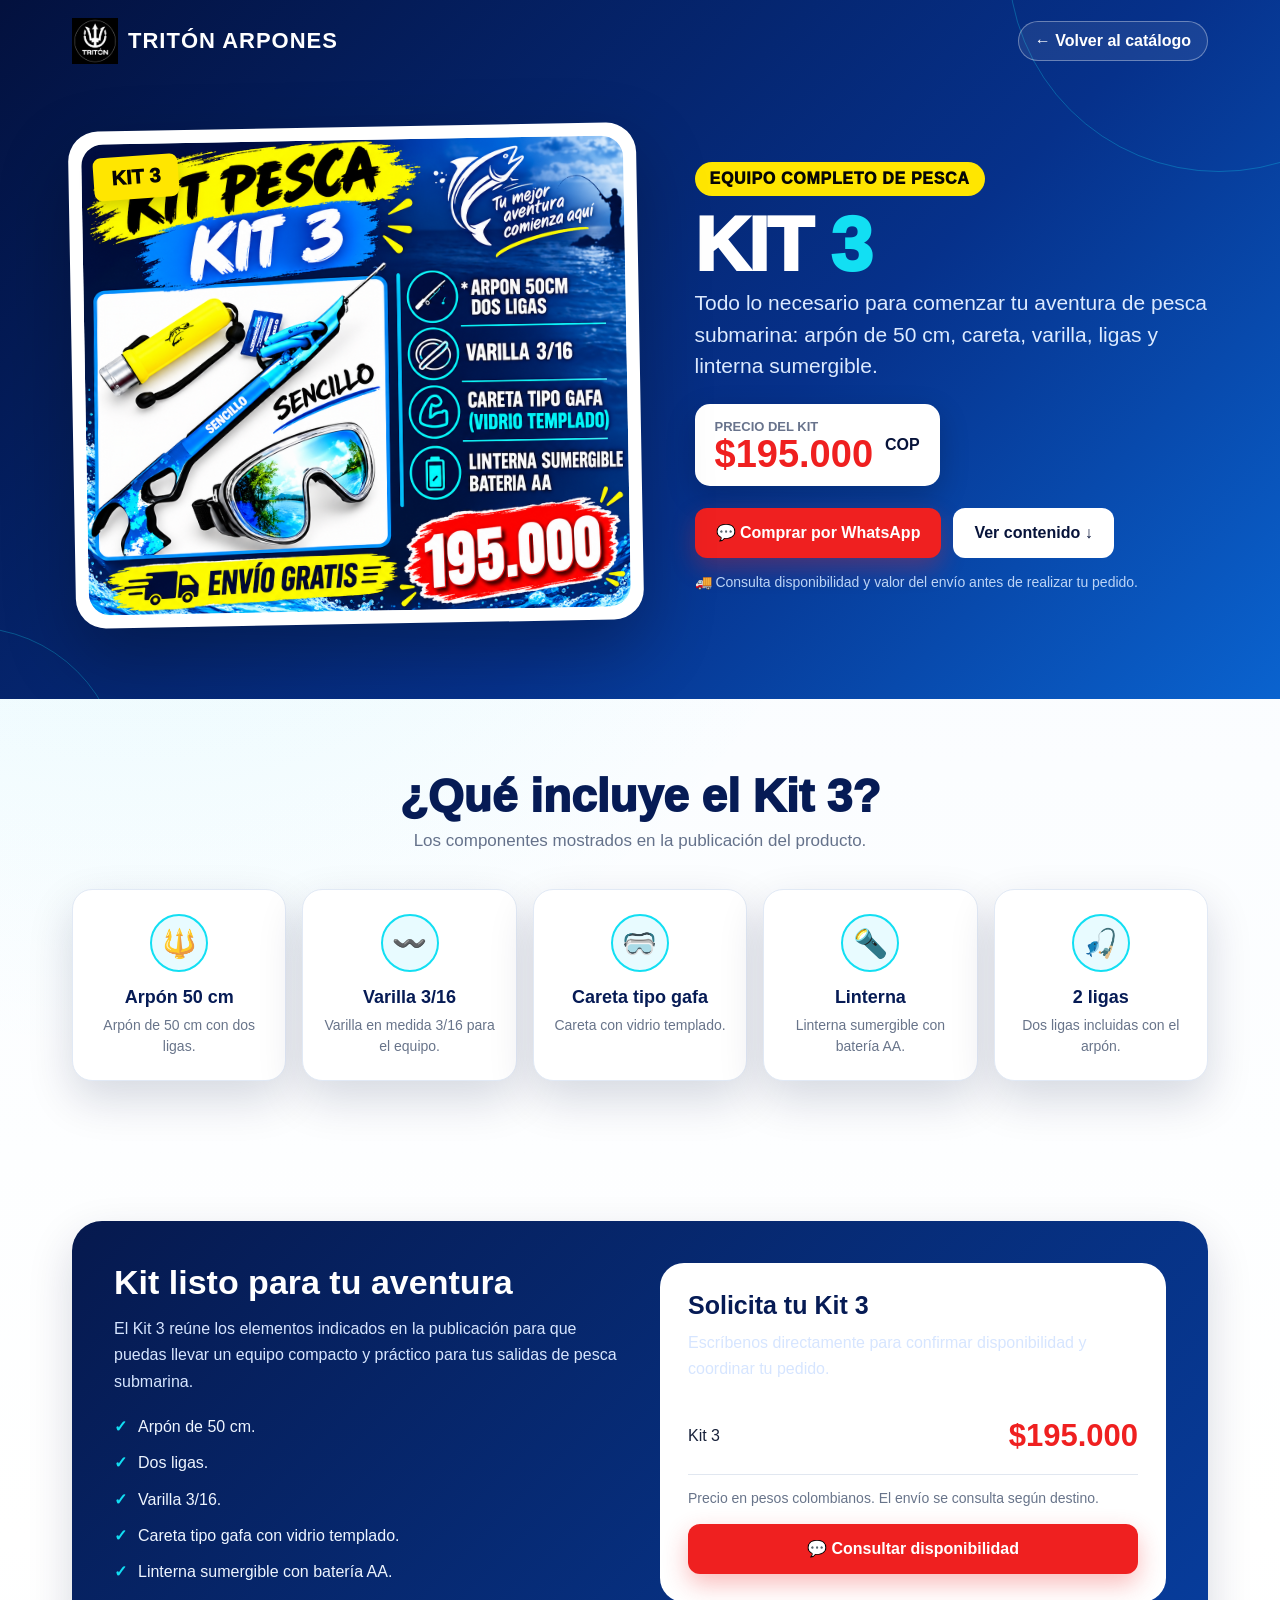
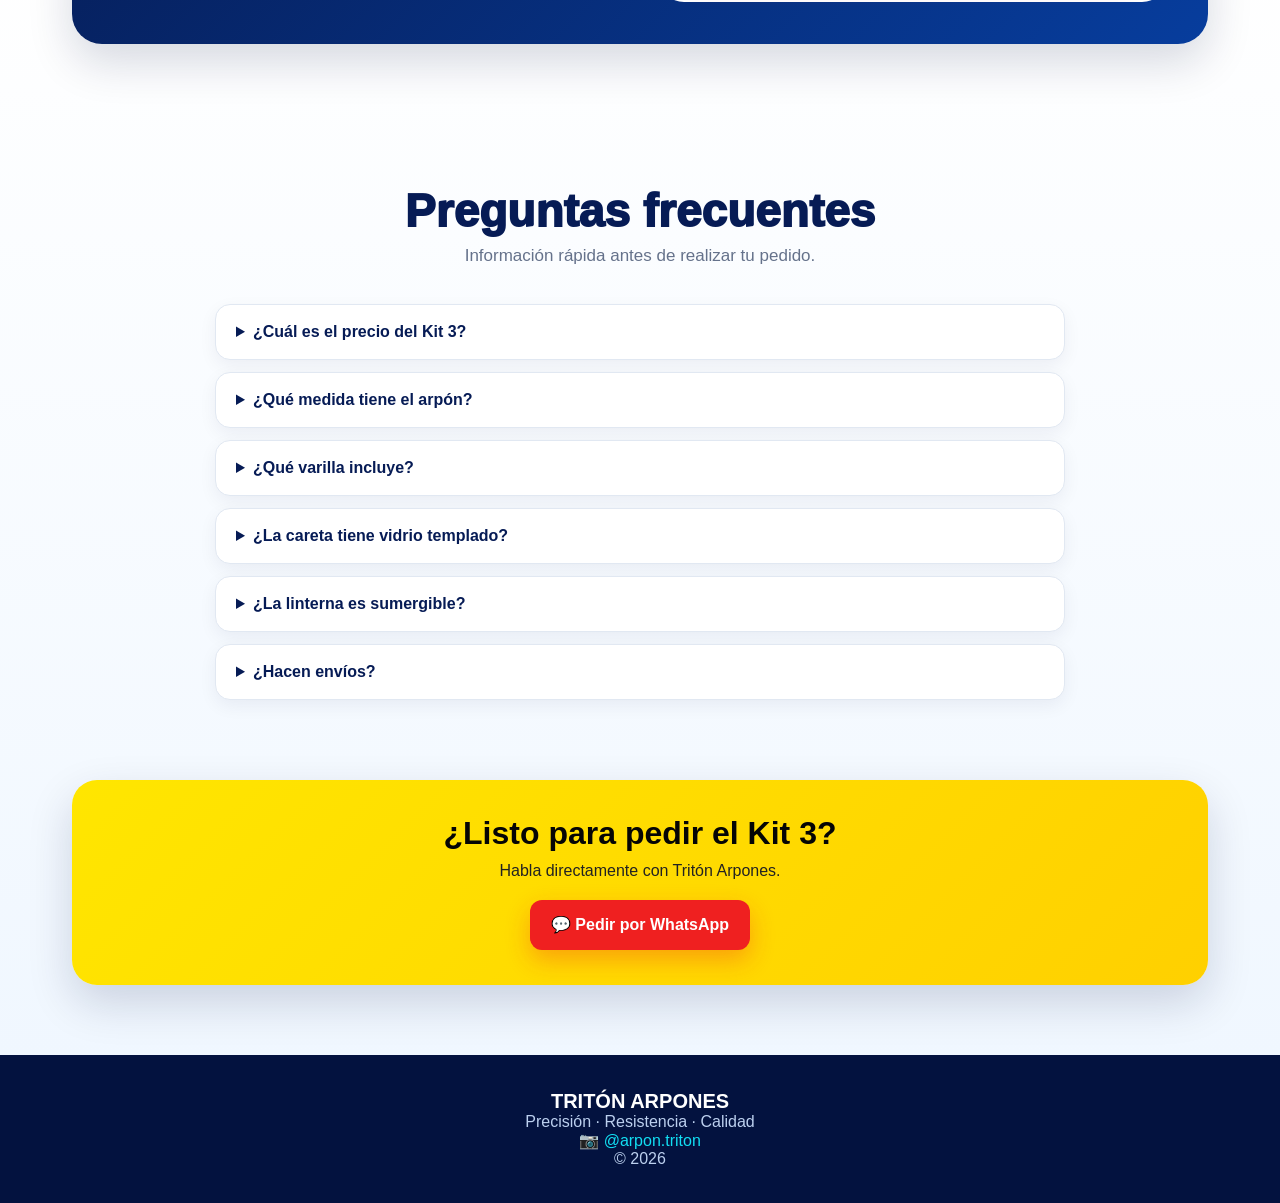
==== kit-3.html @ a60a5106 "Add files via upload" ====
<!doctype html>
<html lang="es">
<head>
  <meta charset="utf-8">
  <meta name="viewport" content="width=device-width,initial-scale=1">
  <meta name="description" content="Kit Pesca Tritón Kit 3 - Arpón 50 cm, careta tipo gafa, varilla 3/16, dos ligas y linterna sumergible.">
  <title>Kit Pesca - Kit 3 | Tritón Arpones</title>
  <link rel="stylesheet" href="style.css">

  <style>
    :root{
      --azul:#061b55;
      --azul2:#0b4ed8;
      --cyan:#12dff3;
      --amarillo:#ffe600;
      --rojo:#ef2020;
      --blanco:#fff;
      --gris:#f4f7fb;
      --texto:#17213a;
      --sombra:0 18px 45px rgba(3,20,65,.16);
    }

    *{box-sizing:border-box}
    html{scroll-behavior:smooth}
    body{
      margin:0;
      font-family:Arial,Helvetica,sans-serif;
      color:var(--texto);
      background:
        radial-gradient(circle at 10% 10%,rgba(18,223,243,.10),transparent 28%),
        linear-gradient(180deg,#f7fbff 0%,#fff 55%,#eef6ff 100%);
    }

    a{text-decoration:none}

    .kit3-top{
      background:linear-gradient(135deg,#03113e,#06318b 60%,#0a63cf);
      color:#fff;
      position:relative;
      overflow:hidden;
    }
    .kit3-top:before,
    .kit3-top:after{
      content:"";
      position:absolute;
      border-radius:50%;
      border:1px solid rgba(18,223,243,.28);
      pointer-events:none;
    }
    .kit3-top:before{width:420px;height:420px;right:-150px;top:-250px}
    .kit3-top:after{width:300px;height:300px;left:-180px;bottom:-230px}

    .kit3-nav{
      max-width:1180px;
      margin:auto;
      padding:18px 22px;
      display:flex;
      align-items:center;
      justify-content:space-between;
      gap:20px;
      position:relative;
      z-index:2;
    }
    .kit3-brand{
      display:flex;
      align-items:center;
      gap:10px;
      color:#fff;
      font-size:22px;
      font-weight:900;
      letter-spacing:1px;
    }
    .kit3-brand img{height:46px;width:auto;object-fit:contain}
    .kit3-back{
      color:#fff;
      border:1px solid rgba(255,255,255,.35);
      padding:10px 16px;
      border-radius:999px;
      font-weight:800;
      background:rgba(255,255,255,.08);
      transition:.2s;
    }
    .kit3-back:hover{background:rgba(255,255,255,.18);transform:translateY(-1px)}

    .kit3-hero{
      max-width:1180px;
      margin:auto;
      padding:45px 22px 75px;
      display:grid;
      grid-template-columns:minmax(0,1.05fr) minmax(340px,.95fr);
      align-items:center;
      gap:55px;
      position:relative;
      z-index:1;
    }

    .kit3-photo{
      background:#fff;
      border-radius:30px;
      padding:13px;
      box-shadow:0 28px 70px rgba(0,0,0,.28);
      transform:rotate(-1deg);
      position:relative;
    }
    .kit3-photo:before{
      content:"KIT 3";
      position:absolute;
      top:25px;
      left:25px;
      z-index:2;
      background:var(--amarillo);
      color:#050505;
      font-weight:1000;
      font-size:20px;
      padding:10px 18px;
      border-radius:8px;
      transform:rotate(-3deg);
      box-shadow:0 6px 15px rgba(0,0,0,.18);
    }
    .kit3-photo img{
      display:block;
      width:100%;
      height:auto;
      border-radius:22px;
    }

    .kit3-copy{color:#fff}
    .kit3-kicker{
      display:inline-block;
      background:var(--amarillo);
      color:#050505;
      font-weight:1000;
      padding:8px 15px;
      border-radius:999px;
      margin-bottom:14px;
      text-transform:uppercase;
      letter-spacing:.7px;
    }
    .kit3-copy h1{
      margin:0 0 8px;
      font-size:clamp(42px,6vw,76px);
      line-height:.92;
      font-weight:1000;
      letter-spacing:-2px;
      text-transform:uppercase;
    }
    .kit3-copy h1 span{color:var(--cyan)}
    .kit3-subtitle{
      margin:0 0 22px;
      font-size:21px;
      line-height:1.5;
      color:#dceaff;
      max-width:590px;
    }
    .kit3-price{
      display:inline-flex;
      align-items:center;
      gap:12px;
      background:#fff;
      color:#07133a;
      padding:13px 20px;
      border-radius:15px;
      box-shadow:0 10px 30px rgba(0,0,0,.2);
      margin-bottom:22px;
    }
    .kit3-price small{font-size:13px;font-weight:800;color:#68738c}
    .kit3-price strong{font-size:38px;color:var(--rojo);line-height:1}

    .kit3-actions{display:flex;flex-wrap:wrap;gap:12px}
    .kit3-btn{
      display:inline-flex;
      justify-content:center;
      align-items:center;
      gap:8px;
      min-height:50px;
      padding:13px 21px;
      border-radius:12px;
      font-weight:900;
      transition:.2s;
    }
    .kit3-btn:hover{transform:translateY(-2px)}
    .kit3-btn.primary{background:var(--rojo);color:#fff;box-shadow:0 10px 25px rgba(239,32,32,.3)}
    .kit3-btn.secondary{background:#fff;color:#07133a}
    .kit3-note{
      margin-top:16px;
      font-size:14px;
      color:#bcd4f6;
    }

    .kit3-section{
      max-width:1180px;
      margin:auto;
      padding:70px 22px;
    }
    .kit3-title{text-align:center;margin-bottom:38px}
    .kit3-title h2{
      margin:0 0 8px;
      font-size:clamp(30px,4vw,46px);
      color:var(--azul);
      font-weight:1000;
    }
    .kit3-title p{margin:0;color:#65728b;font-size:17px}

    .kit3-grid{
      display:grid;
      grid-template-columns:repeat(5,1fr);
      gap:16px;
    }
    .kit3-item{
      background:#fff;
      border:1px solid #e1e9f5;
      border-radius:20px;
      padding:24px 17px;
      text-align:center;
      box-shadow:var(--sombra);
      transition:.2s;
    }
    .kit3-item:hover{transform:translateY(-5px)}
    .kit3-icon{
      width:58px;height:58px;
      margin:0 auto 15px;
      display:grid;
      place-items:center;
      border-radius:50%;
      background:#e8fbff;
      border:2px solid var(--cyan);
      font-size:28px;
    }
    .kit3-item h3{margin:0 0 7px;color:var(--azul);font-size:18px}
    .kit3-item p{margin:0;color:#68748a;font-size:14px;line-height:1.45}

    .kit3-info{
      background:linear-gradient(135deg,#06194e,#073d9d);
      color:#fff;
      border-radius:30px;
      padding:42px;
      display:grid;
      grid-template-columns:1fr 1fr;
      gap:40px;
      box-shadow:var(--sombra);
    }
    .kit3-info h2{margin:0 0 14px;font-size:34px}
    .kit3-info p{color:#d6e5ff;line-height:1.65;margin:0 0 20px}
    .kit3-list{list-style:none;padding:0;margin:0;display:grid;gap:13px}
    .kit3-list li{
      display:flex;
      gap:11px;
      align-items:flex-start;
      color:#eef5ff;
      line-height:1.45;
    }
    .kit3-list b{color:var(--cyan)}

    .kit3-order{
      background:#fff;
      border-radius:24px;
      padding:28px;
      color:var(--texto);
    }
    .kit3-order h3{margin:0 0 10px;color:var(--azul);font-size:25px}
    .kit3-order .total{
      display:flex;
      justify-content:space-between;
      align-items:center;
      padding:15px 0 20px;
      margin-bottom:15px;
      border-bottom:1px solid #e1e7f0;
    }
    .kit3-order .total strong{font-size:31px;color:var(--rojo)}
    .kit3-order .delivery{font-size:14px;color:#68748a;margin-bottom:18px}

    .kit3-faq{max-width:850px;margin:auto;display:grid;gap:12px}
    .kit3-faq details{
      background:#fff;
      border:1px solid #e1e8f2;
      border-radius:15px;
      padding:18px 20px;
      box-shadow:0 6px 18px rgba(3,20,65,.06);
    }
    .kit3-faq summary{cursor:pointer;font-weight:900;color:var(--azul)}
    .kit3-faq p{color:#68748a;line-height:1.55;margin:13px 0 0}

    .kit3-footer{
      text-align:center;
      background:#03123f;
      color:#bcd0ef;
      padding:35px 20px;
    }
    .kit3-footer strong{color:#fff;font-size:20px}

    @media(max-width:900px){
      .kit3-hero{grid-template-columns:1fr;gap:35px;padding-top:30px}
      .kit3-copy{order:-1}
      .kit3-grid{grid-template-columns:repeat(2,1fr)}
      .kit3-info{grid-template-columns:1fr}
    }
    @media(max-width:560px){
      .kit3-nav{padding:14px 16px}
      .kit3-brand img{height:38px}
      .kit3-brand{font-size:18px}
      .kit3-back{padding:8px 12px;font-size:13px}
      .kit3-hero{padding:25px 15px 55px}
      .kit3-copy h1{font-size:48px}
      .kit3-subtitle{font-size:17px}
      .kit3-price strong{font-size:30px}
      .kit3-section{padding:50px 15px}
      .kit3-grid{grid-template-columns:1fr}
      .kit3-info{padding:25px 20px;border-radius:22px}
      .kit3-order{padding:22px}
    }
  </style>
</head>

<body>

<header class="kit3-top">
  <nav class="kit3-nav">
    <a class="kit3-brand" href="index.html">
      <img src="logo.jpg" alt="Tritón Arpones">
      <span>TRITÓN ARPONES</span>
    </a>
    <a class="kit3-back" href="index.html#kits">← Volver al catálogo</a>
  </nav>

  <div class="kit3-hero">
    <div class="kit3-photo">
      <img src="kit3.png" alt="Kit Pesca Tritón Kit 3">
    </div>

    <div class="kit3-copy">
      <div class="kit3-kicker">Equipo completo de pesca</div>
      <h1>Kit <span>3</span></h1>
      <p class="kit3-subtitle">
        Todo lo necesario para comenzar tu aventura de pesca submarina:
        arpón de 50 cm, careta, varilla, ligas y linterna sumergible.
      </p>

      <div class="kit3-price">
        <div>
          <small>PRECIO DEL KIT</small><br>
          <strong>$195.000</strong>
        </div>
        <b>COP</b>
      </div>

      <div class="kit3-actions">
        <a class="kit3-btn primary"
           href="https://wa.me/573209865724?text=Hola%20Trit%C3%B3n%20Arpones%2C%20quiero%20comprar%20el%20Kit%203%20de%20pesca%20por%20%24195.000%20COP.">
          💬 Comprar por WhatsApp
        </a>
        <a class="kit3-btn secondary" href="#contenido">Ver contenido ↓</a>
      </div>

      <div class="kit3-note">🚚 Consulta disponibilidad y valor del envío antes de realizar tu pedido.</div>
    </div>
  </div>
</header>

<main>

<section class="kit3-section" id="contenido">
  <div class="kit3-title">
    <h2>¿Qué incluye el Kit 3?</h2>
    <p>Los componentes mostrados en la publicación del producto.</p>
  </div>

  <div class="kit3-grid">
    <article class="kit3-item">
      <div class="kit3-icon">🔱</div>
      <h3>Arpón 50 cm</h3>
      <p>Arpón de 50 cm con dos ligas.</p>
    </article>

    <article class="kit3-item">
      <div class="kit3-icon">〰️</div>
      <h3>Varilla 3/16</h3>
      <p>Varilla en medida 3/16 para el equipo.</p>
    </article>

    <article class="kit3-item">
      <div class="kit3-icon">🥽</div>
      <h3>Careta tipo gafa</h3>
      <p>Careta con vidrio templado.</p>
    </article>

    <article class="kit3-item">
      <div class="kit3-icon">🔦</div>
      <h3>Linterna</h3>
      <p>Linterna sumergible con batería AA.</p>
    </article>

    <article class="kit3-item">
      <div class="kit3-icon">🎣</div>
      <h3>2 ligas</h3>
      <p>Dos ligas incluidas con el arpón.</p>
    </article>
  </div>
</section>

<section class="kit3-section">
  <div class="kit3-info">
    <div>
      <h2>Kit listo para tu aventura</h2>
      <p>
        El Kit 3 reúne los elementos indicados en la publicación para que
        puedas llevar un equipo compacto y práctico para tus salidas de
        pesca submarina.
      </p>

      <ul class="kit3-list">
        <li><b>✓</b><span>Arpón de 50 cm.</span></li>
        <li><b>✓</b><span>Dos ligas.</span></li>
        <li><b>✓</b><span>Varilla 3/16.</span></li>
        <li><b>✓</b><span>Careta tipo gafa con vidrio templado.</span></li>
        <li><b>✓</b><span>Linterna sumergible con batería AA.</span></li>
      </ul>
    </div>

    <div class="kit3-order">
      <h3>Solicita tu Kit 3</h3>
      <p>Escríbenos directamente para confirmar disponibilidad y coordinar tu pedido.</p>

      <div class="total">
        <span>Kit 3</span>
        <strong>$195.000</strong>
      </div>

      <div class="delivery">Precio en pesos colombianos. El envío se consulta según destino.</div>

      <a class="kit3-btn primary" style="width:100%"
         href="https://wa.me/573209865724?text=Hola%20Trit%C3%B3n%20Arpones%2C%20quiero%20consultar%20disponibilidad%20del%20Kit%203%20de%20pesca%20por%20%24195.000%20COP.">
        💬 Consultar disponibilidad
      </a>
    </div>
  </div>
</section>

<section class="kit3-section">
  <div class="kit3-title">
    <h2>Preguntas frecuentes</h2>
    <p>Información rápida antes de realizar tu pedido.</p>
  </div>

  <div class="kit3-faq">
    <details>
      <summary>¿Cuál es el precio del Kit 3?</summary>
      <p>El precio publicado para el Kit 3 es de $195.000 COP.</p>
    </details>

    <details>
      <summary>¿Qué medida tiene el arpón?</summary>
      <p>El Kit 3 incluye un arpón de 50 cm.</p>
    </details>

    <details>
      <summary>¿Qué varilla incluye?</summary>
      <p>Incluye una varilla de 3/16.</p>
    </details>

    <details>
      <summary>¿La careta tiene vidrio templado?</summary>
      <p>Sí. La publicación del Kit 3 indica una careta tipo gafa con vidrio templado.</p>
    </details>

    <details>
      <summary>¿La linterna es sumergible?</summary>
      <p>Sí. Incluye una linterna sumergible con batería AA.</p>
    </details>

    <details>
      <summary>¿Hacen envíos?</summary>
      <p>Consulta por WhatsApp la disponibilidad, el valor del envío y el tiempo de entrega según tu destino.</p>
    </details>
  </div>
</section>

<section class="kit3-section" style="padding-top:10px">
  <div style="text-align:center;background:linear-gradient(135deg,#ffe600,#ffd000);border-radius:25px;padding:35px 20px;box-shadow:var(--sombra)">
    <h2 style="margin:0 0 10px;color:#050505;font-size:32px">¿Listo para pedir el Kit 3?</h2>
    <p style="margin:0 0 20px;color:#222">Habla directamente con Tritón Arpones.</p>
    <a class="kit3-btn primary"
       href="https://wa.me/573209865724?text=Hola%20Trit%C3%B3n%20Arpones%2C%20quiero%20el%20Kit%203%20de%20pesca.">
      💬 Pedir por WhatsApp
    </a>
  </div>
</section>

</main>

<footer class="kit3-footer">
  <strong>TRITÓN ARPONES</strong>
  <p>Precisión · Resistencia · Calidad</p>
  <a href="https://www.instagram.com/arpon.triton/" target="_blank" rel="noopener noreferrer" style="color:#12dff3">
    📷 @arpon.triton
  </a>
  <p>© 2026</p>
</footer>

</body>
</html>
---- style.css ----
:root{
    --bg:#031019;
    --panel:#071b27;
    --cyan:#28d8ff;
    --cyan2:#079cc7;
    --green:#20d477;
    --white:#f5fbff;
    --muted:#a9c5cf;
    --border:rgba(110,225,255,.18);
}

/* ===== BASE ===== */

*{
    box-sizing:border-box;
    margin:0;
    padding:0;
}

html{
    scroll-behavior:smooth;
    width:100%;
    overflow-x:hidden;
}

body{
    width:100%;
    min-width:0;
    margin:0;
    padding:0;
    font-family:Arial,sans-serif;
    color:var(--white);
    background:
        radial-gradient(circle at 10% 0%,rgba(0,205,255,.20),transparent 28%),
        radial-gradient(circle at 90% 30%,rgba(0,93,175,.20),transparent 30%),
        linear-gradient(160deg,#01070b,#062431 52%,#01090f);
    min-height:100vh;
    overflow-x:hidden;
    display:block;
}

a{
    text-decoration:none;
    color:inherit;
}

/* ===== MENU ===== */

.top{
    position:sticky;
    top:0;
    z-index:50;
    width:100%;
    background:rgba(1,8,13,.84);
    backdrop-filter:blur(16px);
    border-bottom:1px solid var(--border);
}

.nav{
    width:100%;
    max-width:1180px;
    margin:0 auto;
    display:flex;
    align-items:center;
    justify-content:space-between;
    gap:20px;
    padding:12px 18px;
}

.brand{
    display:flex;
    align-items:center;
    gap:10px;
    font-weight:900;
    letter-spacing:2px;
    white-space:nowrap;
}

.brand img{
    width:42px;
    height:42px;
    border-radius:50%;
    border:1px solid white;
    object-fit:cover;
}

.navlinks{
    display:flex;
    gap:8px;
    flex-wrap:wrap;
    justify-content:flex-end;
}

.navlinks a{
    padding:9px 12px;
    border-radius:20px;
    color:#d7f7ff;
    font-size:13px;
}

.navlinks a:hover{
    background:rgba(40,216,255,.12);
}

/* ===== HERO ===== */

.hero{
    position:relative;
    width:100%;
    min-height:640px;
    display:grid;
    place-items:center;
    text-align:center;
    padding:55px 18px;
    overflow:hidden;
    background:#01090f;
}

.hero-video{
    position:absolute;
    inset:0;
    width:100%;
    height:100%;
    object-fit:cover;
    z-index:0;
}

.hero-overlay{
    position:absolute;
    inset:0;
    z-index:1;
    background:
        linear-gradient(
            rgba(0,8,14,.45),
            rgba(0,15,25,.88)
        );
}

.hero-content{
    position:relative;
    z-index:2;
    width:100%;
    max-width:900px;
    padding:42px 25px;
    border:1px solid rgba(255,255,255,.14);
    border-radius:30px;
    background:rgba(0,10,17,.58);
    backdrop-filter:blur(8px);
    box-shadow:0 30px 90px rgba(0,0,0,.55);
}

.logo-big{
    width:105px;
    height:105px;
    border-radius:50%;
    border:2px solid white;
    box-shadow:0 0 35px rgba(40,216,255,.3);
    object-fit:cover;
}

.hero h1{
    font-size:clamp(38px,7vw,72px);
    letter-spacing:5px;
    margin:18px 0 10px;
}

.hero h1 span{
    color:var(--cyan);
}

.hero p{
    max-width:700px;
    margin:auto;
    color:#d4f5fc;
    line-height:1.7;
    font-size:17px;
}

.actions{
    display:flex;
    justify-content:center;
    align-items:center;
    gap:12px;
    flex-wrap:wrap;
    margin-top:26px;
}

.btn{
    display:inline-flex;
    align-items:center;
    justify-content:center;
    gap:8px;
    padding:13px 20px;
    border-radius:28px;
    background:linear-gradient(135deg,#057da3,#17c9f0);
    font-weight:800;
    transition:.25s;
}

.btn:hover{
    transform:translateY(-3px);
    box-shadow:0 12px 30px rgba(40,216,255,.24);
}

.btn.green{
    background:var(--green);
    color:#032011;
}

/* ===== SECCIONES ===== */

.section{
    width:100%;
    max-width:1180px;
    margin:0 auto;
    padding:72px 18px;
    display:block;
}

.section-head{
    display:flex;
    align-items:end;
    justify-content:space-between;
    gap:20px;
    margin-bottom:28px;
}

.section-head h2{
    font-size:34px;
}

.section-head p{
    color:var(--muted);
    margin-top:7px;
}

/* ===== FILTROS ===== */

.filters{
    width:100%;
    display:flex;
    gap:8px;
    flex-wrap:wrap;
    margin-bottom:22px;
}

.filter{
    border:1px solid var(--border);
    background:rgba(255,255,255,.045);
    color:#d8f5fc;
    border-radius:22px;
    padding:9px 14px;
    cursor:pointer;
}

.filter.active,
.filter:hover{
    background:var(--cyan2);
    border-color:transparent;
}

/* ===== PRODUCTOS ===== */

.products{
    width:100%;
    display:grid;
    grid-template-columns:repeat(auto-fit,minmax(250px,1fr));
    gap:20px;
}

.card{
    width:100%;
    background:rgba(5,20,29,.82);
    border:1px solid rgba(255,255,255,.10);
    border-radius:24px;
    overflow:hidden;
    box-shadow:0 15px 40px rgba(0,0,0,.35);
    transition:.3s;
}

.card:hover{
    transform:translateY(-6px);
    border-color:rgba(40,216,255,.42);
}

.card-media{
    width:100%;
    height:270px;
    background:#02080d;
    overflow:hidden;
}

.card-media img{
    width:100%;
    height:100%;
    object-fit:cover;
    display:block;
    transition:.45s;
}

.card:hover .card-media img{
    transform:scale(1.045);
}

.card-body{
    padding:20px;
}

.card-body h3{
    font-size:23px;
    margin-bottom:7px;
}

.card-body p{
    color:var(--muted);
    line-height:1.55;
    font-size:14px;
    min-height:44px;
}

.card-bottom{
    display:flex;
    align-items:center;
    justify-content:space-between;
    gap:10px;
    margin-top:15px;
}

.price{
    font-weight:900;
    font-size:21px;
}

.small-btn{
    padding:9px 13px;
    border-radius:20px;
    background:rgba(40,216,255,.12);
    color:#70e5ff;
    font-weight:800;
    font-size:13px;
}

/* ===== CATEGORÍAS ===== */

.info-grid{
    width:100%;
    display:grid;
    grid-template-columns:repeat(4,1fr);
    gap:14px;
}

.info{
    padding:22px;
    border-radius:20px;
    background:rgba(255,255,255,.045);
    border:1px solid rgba(255,255,255,.09);
}

.info strong{
    display:block;
    margin-bottom:7px;
}

.info span{
    color:var(--muted);
    font-size:13px;
    line-height:1.5;
}

/* ===== MARCACIÓN ===== */

.banner{
    width:100%;
    display:grid;
    grid-template-columns:1fr 1fr;
    gap:28px;
    align-items:center;
    padding:28px;
    border-radius:26px;
    background:
        linear-gradient(
            135deg,
            rgba(0,115,150,.18),
            rgba(0,0,0,.35)
        );
    border:1px solid var(--border);
}

.banner img{
    width:100%;
    border-radius:18px;
    max-height:360px;
    object-fit:cover;
}

.banner h2{
    font-size:32px;
    margin-bottom:12px;
}

.banner p{
    color:var(--muted);
    line-height:1.7;
}

/* ===== ENVÍOS ===== */

#envios{
    width:100%;
}

/* ===== CONTACTO ===== */

.contact{
    width:100%;
    text-align:center;
    padding:80px 18px;
    background:rgba(0,0,0,.45);
}

.contact h2{
    font-size:38px;
}

.contact p{
    color:var(--muted);
    margin:10px 0 22px;
}

/* ===== FOOTER ===== */

footer{
    width:100%;
    text-align:center;
    padding:28px;
    color:#77939e;
    background:#010609;
}

.redes-footer{
    margin-top:25px;
}

.redes-footer p{
    color:#00c8ff;
    font-weight:bold;
    font-size:14px;
    letter-spacing:1px;
    margin-bottom:12px;
}

.redes-footer a{
    display:inline-block;
    color:#ffffff;
    text-decoration:none;
    border:1px solid #00c8ff;
    border-radius:10px;
    padding:10px 20px;
    background:rgba(0,200,255,.08);
    font-weight:bold;
    transition:.3s;
}

.redes-footer a:hover{
    background:#00c8ff;
    color:#001018;
    transform:translateY(-3px);
    box-shadow:0 5px 20px rgba(0,200,255,.35);
}

/* ===== PÁGINAS DE PRODUCTOS ===== */

.product-page{
    width:100%;
    max-width:1180px;
    margin:0 auto;
    padding:42px 18px 80px;
}

.back{
    display:inline-block;
    color:#76e6ff;
    margin-bottom:20px;
}

.product-layout{
    display:grid;
    grid-template-columns:1.1fr .9fr;
    gap:34px;
}

.product-photo{
    background:#02080d;
    border:1px solid rgba(255,255,255,.12);
    border-radius:26px;
    overflow:hidden;
}

.product-photo img{
    width:100%;
    max-height:720px;
    object-fit:cover;
    display:block;
    cursor:pointer;
}

.product-info h1{
    font-size:clamp(38px,5vw,60px);
    margin:7px 0;
}

.kicker{
    color:#67e2ff;
    font-weight:900;
    letter-spacing:2px;
}

.lead{
    color:var(--muted);
    line-height:1.7;
    margin:14px 0 22px;
}

.specs{
    display:grid;
    gap:9px;
}

.spec{
    padding:13px 15px;
    border-radius:14px;
    background:rgba(255,255,255,.05);
    border:1px solid rgba(255,255,255,.08);
}

/* ===== MODAL ===== */

.modal{
    display:none;
    position:fixed;
    inset:0;
    z-index:100;
    background:rgba(0,0,0,.9);
    align-items:center;
    justify-content:center;
    padding:20px;
}

.modal.show{
    display:flex;
}

.modal img{
    max-width:95vw;
    max-height:90vh;
    border-radius:14px;
}

.close{
    position:absolute;
    right:20px;
    top:10px;
    color:white;
    background:none;
    border:0;
    font-size:40px;
    cursor:pointer;
}

/* ===== TABLET ===== */

@media(max-width:850px){

    .nav{
        align-items:flex-start;
    }

    .navlinks{
        justify-content:flex-start;
    }

    .info-grid{
        grid-template-columns:1fr 1fr;
    }

    .product-layout,
    .banner{
        grid-template-columns:1fr;
    }
}

/* ===== CELULAR ===== */

@media(max-width:520px){

    .nav{
        flex-direction:column;
        align-items:center;
    }

    .navlinks{
        width:100%;
        justify-content:center;
    }

    .hero{
        min-height:570px;
    }

    .hero-content{
        padding:32px 18px;
    }

    .hero h1{
        letter-spacing:2px;
    }

    .section{
        padding:55px 14px;
    }

    .info-grid{
        grid-template-columns:1fr;
    }

    .card-media{
        height:245px;
    }

    .section-head{
        display:block;
    }

    .products{
        grid-template-columns:1fr;
    }

    .banner{
        padding:20px;
    }
}
/* =========================
   BIBLIOTECA / GALERÍA
========================= */

.biblioteca {
    padding-top: 70px;
}

.galeria-grid {
    display: grid;
    grid-template-columns: repeat(3, 1fr);
    gap: 20px;
}

.galeria-item {
    height: 300px;
    background: #02080d;
    border: 1px solid rgba(255,255,255,.10);
    border-radius: 22px;
    overflow: hidden;
    box-shadow: 0 15px 40px rgba(0,0,0,.35);
    transition: .3s;
}

.galeria-item:hover {
    transform: translateY(-6px);
    border-color: rgba(40,216,255,.45);
}

.galeria-item img {
    width: 100%;
    height: 100%;
    object-fit: cover;
    display: block;
    cursor: pointer;
    transition: .4s;
}

.galeria-item:hover img {
    transform: scale(1.04);
}

.galeria-item video {
    width: 100%;
    height: 100%;
    object-fit: cover;
    display: block;
    background: #000;
}

/* Adaptación para celular */

@media(max-width:850px) {
    .galeria-grid {
        grid-template-columns: repeat(2, 1fr);
    }
}

@media(max-width:520px) {
    .galeria-grid {
        grid-template-columns: 1fr;
    }

    .galeria-item {
        height: 260px;
    }
}
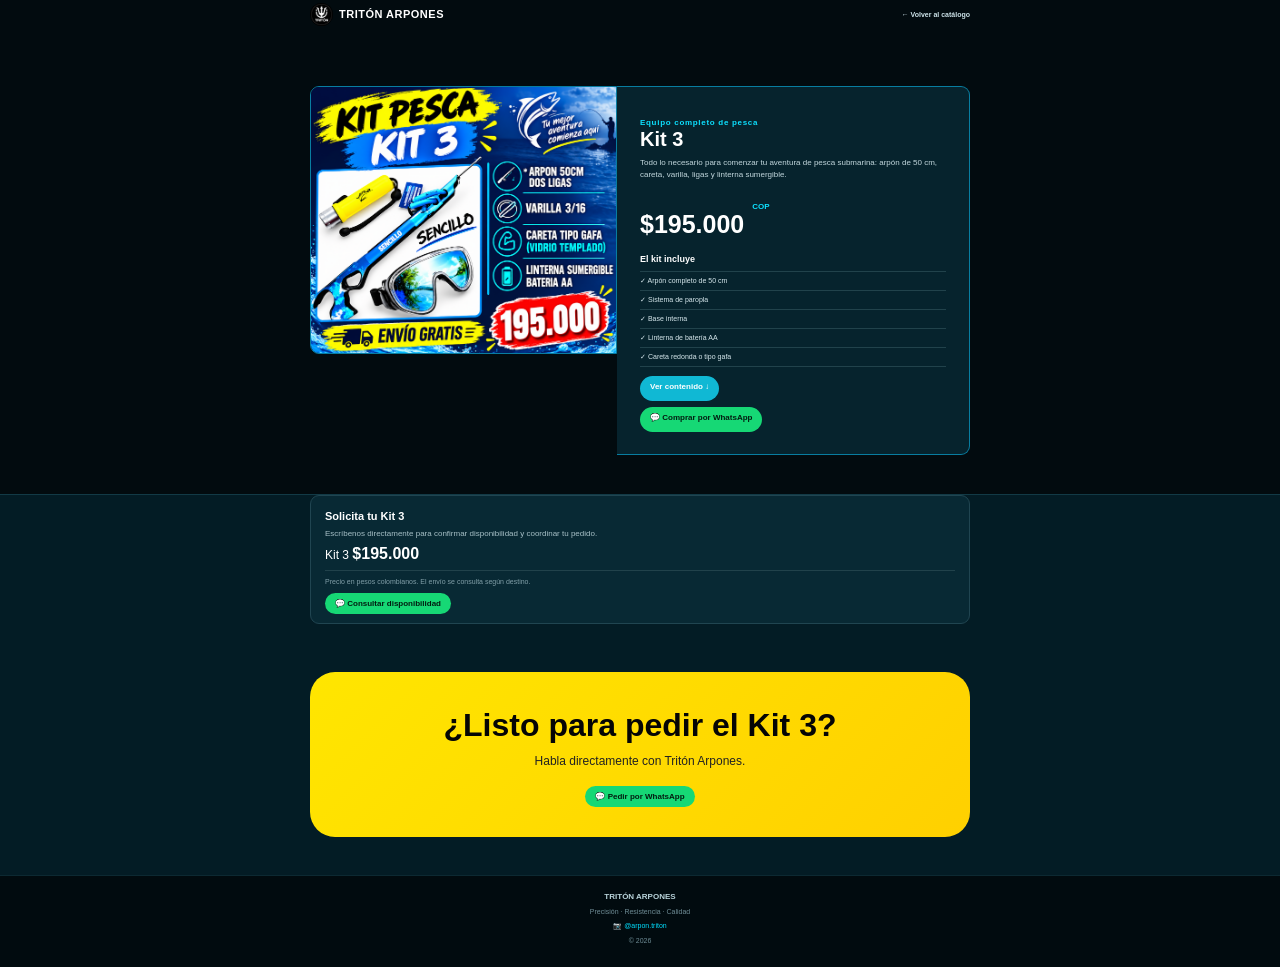
==== commit e68dde89: "Rename kit-3 (1).html to kit-3.html" ====
--- a/kit-3.html
+++ b/kit-3.html
@@ -8,305 +8,324 @@
   <link rel="stylesheet" href="style.css">
 
   <style>
-    :root{
-      --azul:#061b55;
-      --azul2:#0b4ed8;
-      --cyan:#12dff3;
-      --amarillo:#ffe600;
-      --rojo:#ef2020;
-      --blanco:#fff;
-      --gris:#f4f7fb;
-      --texto:#17213a;
-      --sombra:0 18px 45px rgba(3,20,65,.16);
-    }
-
     *{box-sizing:border-box}
     html{scroll-behavior:smooth}
     body{
       margin:0;
+      background:#031c25;
+      color:#eef8fb;
       font-family:Arial,Helvetica,sans-serif;
-      color:var(--texto);
-      background:
-        radial-gradient(circle at 10% 10%,rgba(18,223,243,.10),transparent 28%),
-        linear-gradient(180deg,#f7fbff 0%,#fff 55%,#eef6ff 100%);
-    }
-
+      font-size:12px;
+    }
     a{text-decoration:none}
 
+    /* NAVBAR — compacto como en la referencia */
     .kit3-top{
-      background:linear-gradient(135deg,#03113e,#06318b 60%,#0a63cf);
-      color:#fff;
-      position:relative;
-      overflow:hidden;
-    }
-    .kit3-top:before,
-    .kit3-top:after{
-      content:"";
-      position:absolute;
-      border-radius:50%;
-      border:1px solid rgba(18,223,243,.28);
-      pointer-events:none;
-    }
-    .kit3-top:before{width:420px;height:420px;right:-150px;top:-250px}
-    .kit3-top:after{width:300px;height:300px;left:-180px;bottom:-230px}
-
+      background:#020b0f;
+      border-bottom:1px solid #123a46;
+    }
     .kit3-nav{
-      max-width:1180px;
-      margin:auto;
-      padding:18px 22px;
+      width:100%;
+      max-width:660px;
+      height:28px;
+      margin:0 auto;
+      padding:0 0;
       display:flex;
       align-items:center;
       justify-content:space-between;
-      gap:20px;
-      position:relative;
-      z-index:2;
     }
     .kit3-brand{
       display:flex;
       align-items:center;
-      gap:10px;
-      color:#fff;
-      font-size:22px;
-      font-weight:900;
-      letter-spacing:1px;
-    }
-    .kit3-brand img{height:46px;width:auto;object-fit:contain}
+      gap:6px;
+      color:#fff;
+      font-size:11px;
+      font-weight:800;
+      letter-spacing:.5px;
+    }
+    .kit3-brand img{
+      width:23px;
+      height:23px;
+      object-fit:contain;
+      border-radius:50%;
+    }
     .kit3-back{
-      color:#fff;
-      border:1px solid rgba(255,255,255,.35);
-      padding:10px 16px;
-      border-radius:999px;
-      font-weight:800;
-      background:rgba(255,255,255,.08);
-      transition:.2s;
-    }
-    .kit3-back:hover{background:rgba(255,255,255,.18);transform:translateY(-1px)}
-
+      color:#cfe5eb;
+      border:0;
+      padding:0;
+      border-radius:0;
+      background:none;
+      font-size:7px;
+      font-weight:700;
+      margin-left:auto;
+    }
+
+    /* Ocultamos el bloque de navegación anterior y usamos el enlace como
+       botón mínimo para mantener el HTML funcional. */
     .kit3-hero{
-      max-width:1180px;
-      margin:auto;
-      padding:45px 22px 75px;
-      display:grid;
-      grid-template-columns:minmax(0,1.05fr) minmax(340px,.95fr);
-      align-items:center;
-      gap:55px;
-      position:relative;
-      z-index:1;
+      width:100%;
+      max-width:660px;
+      margin:0 auto;
+      padding:58px 0 39px;
+      display:block;
     }
 
     .kit3-photo{
-      background:#fff;
-      border-radius:30px;
-      padding:13px;
-      box-shadow:0 28px 70px rgba(0,0,0,.28);
-      transform:rotate(-1deg);
-      position:relative;
-    }
-    .kit3-photo:before{
-      content:"KIT 3";
-      position:absolute;
-      top:25px;
-      left:25px;
-      z-index:2;
-      background:var(--amarillo);
-      color:#050505;
-      font-weight:1000;
-      font-size:20px;
-      padding:10px 18px;
-      border-radius:8px;
-      transform:rotate(-3deg);
-      box-shadow:0 6px 15px rgba(0,0,0,.18);
-    }
+      width:307px;
+      height:auto;
+      margin:0;
+      padding:0;
+      background:#020b0f;
+      border:1px solid #087da0;
+      border-radius:9px 0 0 9px;
+      box-shadow:none;
+      transform:none;
+      overflow:hidden;
+      float:left;
+    }
+    .kit3-photo:before{display:none}
     .kit3-photo img{
       display:block;
       width:100%;
       height:auto;
-      border-radius:22px;
-    }
-
-    .kit3-copy{color:#fff}
+      border-radius:0;
+    }
+
+    .kit3-copy{
+      min-height:369px;
+      margin-left:307px;
+      padding:31px 23px 20px;
+      background:#06232d;
+      border:1px solid #087da0;
+      border-left:0;
+      border-radius:0 9px 9px 0;
+      color:#fff;
+    }
     .kit3-kicker{
-      display:inline-block;
-      background:var(--amarillo);
-      color:#050505;
-      font-weight:1000;
-      padding:8px 15px;
-      border-radius:999px;
-      margin-bottom:14px;
-      text-transform:uppercase;
+      display:block;
+      background:none;
+      color:#0de1ff;
+      padding:0;
+      margin:0 0 2px;
+      border-radius:0;
+      font-size:8px;
+      font-weight:900;
       letter-spacing:.7px;
     }
     .kit3-copy h1{
-      margin:0 0 8px;
-      font-size:clamp(42px,6vw,76px);
-      line-height:.92;
-      font-weight:1000;
-      letter-spacing:-2px;
-      text-transform:uppercase;
-    }
-    .kit3-copy h1 span{color:var(--cyan)}
+      margin:0 0 7px;
+      font-size:20px;
+      line-height:1.05;
+      font-weight:900;
+      letter-spacing:0;
+      text-transform:none;
+    }
+    .kit3-copy h1 span{color:inherit}
     .kit3-subtitle{
-      margin:0 0 22px;
-      font-size:21px;
+      margin:0 0 17px;
+      max-width:100%;
+      font-size:8px;
       line-height:1.5;
-      color:#dceaff;
-      max-width:590px;
+      color:#c3d8de;
     }
     .kit3-price{
-      display:inline-flex;
-      align-items:center;
-      gap:12px;
-      background:#fff;
-      color:#07133a;
-      padding:13px 20px;
-      border-radius:15px;
-      box-shadow:0 10px 30px rgba(0,0,0,.2);
-      margin-bottom:22px;
-    }
-    .kit3-price small{font-size:13px;font-weight:800;color:#68738c}
-    .kit3-price strong{font-size:38px;color:var(--rojo);line-height:1}
-
-    .kit3-actions{display:flex;flex-wrap:wrap;gap:12px}
+      display:flex;
+      align-items:baseline;
+      gap:8px;
+      background:none;
+      color:#fff;
+      padding:0;
+      border-radius:0;
+      box-shadow:none;
+      margin:0 0 17px;
+    }
+    .kit3-price small{display:none}
+    .kit3-price strong{
+      font-size:25px;
+      line-height:1;
+      color:#fff;
+      font-weight:900;
+    }
+    .kit3-price b{
+      font-size:8px;
+      color:#0de1ff;
+    }
+
+    .kit3-actions{
+      display:flex;
+      flex-direction:column;
+      align-items:flex-start;
+      gap:6px;
+      margin-top:9px;
+    }
     .kit3-btn{
-      display:inline-flex;
-      justify-content:center;
-      align-items:center;
-      gap:8px;
-      min-height:50px;
-      padding:13px 21px;
-      border-radius:12px;
+      min-height:25px;
+      padding:6px 10px;
+      border-radius:13px;
+      font-size:8px;
       font-weight:900;
-      transition:.2s;
-    }
-    .kit3-btn:hover{transform:translateY(-2px)}
-    .kit3-btn.primary{background:var(--rojo);color:#fff;box-shadow:0 10px 25px rgba(239,32,32,.3)}
-    .kit3-btn.secondary{background:#fff;color:#07133a}
+      transition:.15s;
+    }
+    .kit3-btn:hover{transform:translateY(-1px)}
+    .kit3-btn.primary{
+      background:#16d875;
+      color:#031b10;
+      box-shadow:none;
+    }
+    .kit3-btn.secondary{
+      order:-1;
+      background:#10b8d4;
+      color:#fff;
+    }
     .kit3-note{
-      margin-top:16px;
-      font-size:14px;
-      color:#bcd4f6;
-    }
-
+      display:none;
+    }
+
+    /* Lista del contenido */
+    .kit3-copy:after{
+      content:"";
+      display:block;
+      clear:both;
+    }
+
+    .kit3-copy h1 + .kit3-subtitle + .kit3-price + .kit3-actions{
+      /* mantiene el flujo compacto */
+    }
+
+    /* Transformamos la lista del primer bloque en la ficha lateral. */
+    .kit3-copy + *{}
+
+    /* Reglas para el contenido que sigue */
     .kit3-section{
-      max-width:1180px;
-      margin:auto;
-      padding:70px 22px;
-    }
-    .kit3-title{text-align:center;margin-bottom:38px}
+      width:100%;
+      max-width:660px;
+      margin:0 auto;
+      padding:0 0 38px;
+    }
+    .kit3-title{
+      text-align:left;
+      margin:0 0 12px;
+    }
     .kit3-title h2{
-      margin:0 0 8px;
-      font-size:clamp(30px,4vw,46px);
-      color:var(--azul);
-      font-weight:1000;
-    }
-    .kit3-title p{margin:0;color:#65728b;font-size:17px}
-
+      margin:0;
+      font-size:11px;
+      color:#fff;
+      font-weight:900;
+    }
+    .kit3-title p{
+      margin:4px 0 0;
+      color:#94b2bb;
+      font-size:7px;
+    }
+
+    /* Los 5 elementos quedan compactos si aparecen debajo. */
     .kit3-grid{
       display:grid;
       grid-template-columns:repeat(5,1fr);
-      gap:16px;
+      gap:7px;
     }
     .kit3-item{
-      background:#fff;
-      border:1px solid #e1e9f5;
-      border-radius:20px;
-      padding:24px 17px;
+      background:#082934;
+      border:1px solid #204551;
+      border-radius:9px;
+      padding:10px 7px;
       text-align:center;
-      box-shadow:var(--sombra);
-      transition:.2s;
-    }
-    .kit3-item:hover{transform:translateY(-5px)}
+      box-shadow:none;
+    }
     .kit3-icon{
-      width:58px;height:58px;
-      margin:0 auto 15px;
+      width:25px;height:25px;
+      margin:0 auto 5px;
       display:grid;
       place-items:center;
       border-radius:50%;
-      background:#e8fbff;
-      border:2px solid var(--cyan);
-      font-size:28px;
-    }
-    .kit3-item h3{margin:0 0 7px;color:var(--azul);font-size:18px}
-    .kit3-item p{margin:0;color:#68748a;font-size:14px;line-height:1.45}
+      background:#08323e;
+      border:0;
+      font-size:12px;
+    }
+    .kit3-item h3{margin:0 0 4px;color:#fff;font-size:8px}
+    .kit3-item p{margin:0;color:#9bb5bd;font-size:6px;line-height:1.35}
 
     .kit3-info{
-      background:linear-gradient(135deg,#06194e,#073d9d);
-      color:#fff;
-      border-radius:30px;
-      padding:42px;
-      display:grid;
-      grid-template-columns:1fr 1fr;
-      gap:40px;
-      box-shadow:var(--sombra);
-    }
-    .kit3-info h2{margin:0 0 14px;font-size:34px}
-    .kit3-info p{color:#d6e5ff;line-height:1.65;margin:0 0 20px}
-    .kit3-list{list-style:none;padding:0;margin:0;display:grid;gap:13px}
-    .kit3-list li{
-      display:flex;
-      gap:11px;
-      align-items:flex-start;
-      color:#eef5ff;
-      line-height:1.45;
-    }
-    .kit3-list b{color:var(--cyan)}
-
+      background:none;
+      color:#fff;
+      border-radius:0;
+      padding:0;
+      display:block;
+      box-shadow:none;
+    }
+    .kit3-info > div:first-child{
+      display:none;
+    }
     .kit3-order{
-      background:#fff;
-      border-radius:24px;
-      padding:28px;
-      color:var(--texto);
-    }
-    .kit3-order h3{margin:0 0 10px;color:var(--azul);font-size:25px}
+      background:#082934;
+      border:1px solid #204551;
+      border-radius:9px;
+      padding:14px;
+      color:#fff;
+    }
+    .kit3-order h3{margin:0 0 7px;color:#fff;font-size:11px}
+    .kit3-order p{font-size:8px;color:#a7c0c7}
     .kit3-order .total{
-      display:flex;
-      justify-content:space-between;
-      align-items:center;
-      padding:15px 0 20px;
-      margin-bottom:15px;
-      border-bottom:1px solid #e1e7f0;
-    }
-    .kit3-order .total strong{font-size:31px;color:var(--rojo)}
-    .kit3-order .delivery{font-size:14px;color:#68748a;margin-bottom:18px}
-
-    .kit3-faq{max-width:850px;margin:auto;display:grid;gap:12px}
+      padding:7px 0;
+      margin-bottom:7px;
+      border-bottom:1px solid #21424b;
+    }
+    .kit3-order .total strong{font-size:16px;color:#fff}
+    .kit3-order .delivery{font-size:7px;color:#819fa8;margin-bottom:10px}
+
+    .kit3-faq{max-width:660px;margin:0 auto;display:grid;gap:5px}
     .kit3-faq details{
-      background:#fff;
-      border:1px solid #e1e8f2;
-      border-radius:15px;
-      padding:18px 20px;
-      box-shadow:0 6px 18px rgba(3,20,65,.06);
-    }
-    .kit3-faq summary{cursor:pointer;font-weight:900;color:var(--azul)}
-    .kit3-faq p{color:#68748a;line-height:1.55;margin:13px 0 0}
+      background:#082934;
+      border:1px solid #204551;
+      border-radius:7px;
+      padding:8px 10px;
+      box-shadow:none;
+    }
+    .kit3-faq summary{font-size:8px;color:#fff}
+    .kit3-faq p{font-size:7px;color:#91abb3;line-height:1.45;margin:7px 0 0}
 
     .kit3-footer{
       text-align:center;
-      background:#03123f;
-      color:#bcd0ef;
-      padding:35px 20px;
-    }
-    .kit3-footer strong{color:#fff;font-size:20px}
-
-    @media(max-width:900px){
-      .kit3-hero{grid-template-columns:1fr;gap:35px;padding-top:30px}
-      .kit3-copy{order:-1}
+      background:#010b0f;
+      color:#6f8d96;
+      padding:16px 20px;
+      font-size:7px;
+      border-top:1px solid #0c2932;
+    }
+    .kit3-footer strong{color:#b9d4db;font-size:8px}
+    .kit3-footer p{margin:7px 0}
+    .kit3-footer a{color:#00dfff !important}
+
+    /* Ocultamos secciones secundarias para que la ficha inicial coincida con
+       la estructura visual de la captura; siguen accesibles desde el código. */
+    main > .kit3-section:first-child{
+      display:none;
+    }
+    main > .kit3-section:nth-child(2){
+      display:block;
+      padding:0 0 38px;
+    }
+    main > .kit3-section:nth-child(3){
+      display:none;
+    }
+
+    /* Convertimos el texto "El kit incluye" en una ficha dentro del panel. */
+    .kit3-copy .kit3-actions{
+      position:relative;
+    }
+
+    @media(max-width:700px){
+      .kit3-nav,.kit3-hero,.kit3-section,.kit3-faq{max-width:calc(100% - 30px)}
+      .kit3-hero{padding-top:35px}
+      .kit3-photo{float:none;width:100%;border-radius:9px 9px 0 0}
+      .kit3-copy{
+        margin-left:0;
+        min-height:auto;
+        border-left:1px solid #087da0;
+        border-top:0;
+        border-radius:0 0 9px 9px;
+      }
       .kit3-grid{grid-template-columns:repeat(2,1fr)}
-      .kit3-info{grid-template-columns:1fr}
-    }
-    @media(max-width:560px){
-      .kit3-nav{padding:14px 16px}
-      .kit3-brand img{height:38px}
-      .kit3-brand{font-size:18px}
-      .kit3-back{padding:8px 12px;font-size:13px}
-      .kit3-hero{padding:25px 15px 55px}
-      .kit3-copy h1{font-size:48px}
-      .kit3-subtitle{font-size:17px}
-      .kit3-price strong{font-size:30px}
-      .kit3-section{padding:50px 15px}
-      .kit3-grid{grid-template-columns:1fr}
-      .kit3-info{padding:25px 20px;border-radius:22px}
-      .kit3-order{padding:22px}
     }
   </style>
 </head>
@@ -341,6 +360,17 @@
           <strong>$195.000</strong>
         </div>
         <b>COP</b>
+      </div>
+
+      <div style="margin:0 0 9px">
+        <strong style="display:block;font-size:9px;margin-bottom:7px">El kit incluye</strong>
+        <div style="border-top:1px solid #21424b">
+          <div style="padding:5px 0;border-bottom:1px solid #21424b;font-size:7px;color:#d7e8ed">✓ Arpón completo de 50 cm</div>
+          <div style="padding:5px 0;border-bottom:1px solid #21424b;font-size:7px;color:#d7e8ed">✓ Sistema de paropla</div>
+          <div style="padding:5px 0;border-bottom:1px solid #21424b;font-size:7px;color:#d7e8ed">✓ Base interna</div>
+          <div style="padding:5px 0;border-bottom:1px solid #21424b;font-size:7px;color:#d7e8ed">✓ Linterna de batería AA</div>
+          <div style="padding:5px 0;border-bottom:1px solid #21424b;font-size:7px;color:#d7e8ed">✓ Careta redonda o tipo gafa</div>
+        </div>
       </div>
 
       <div class="kit3-actions">
